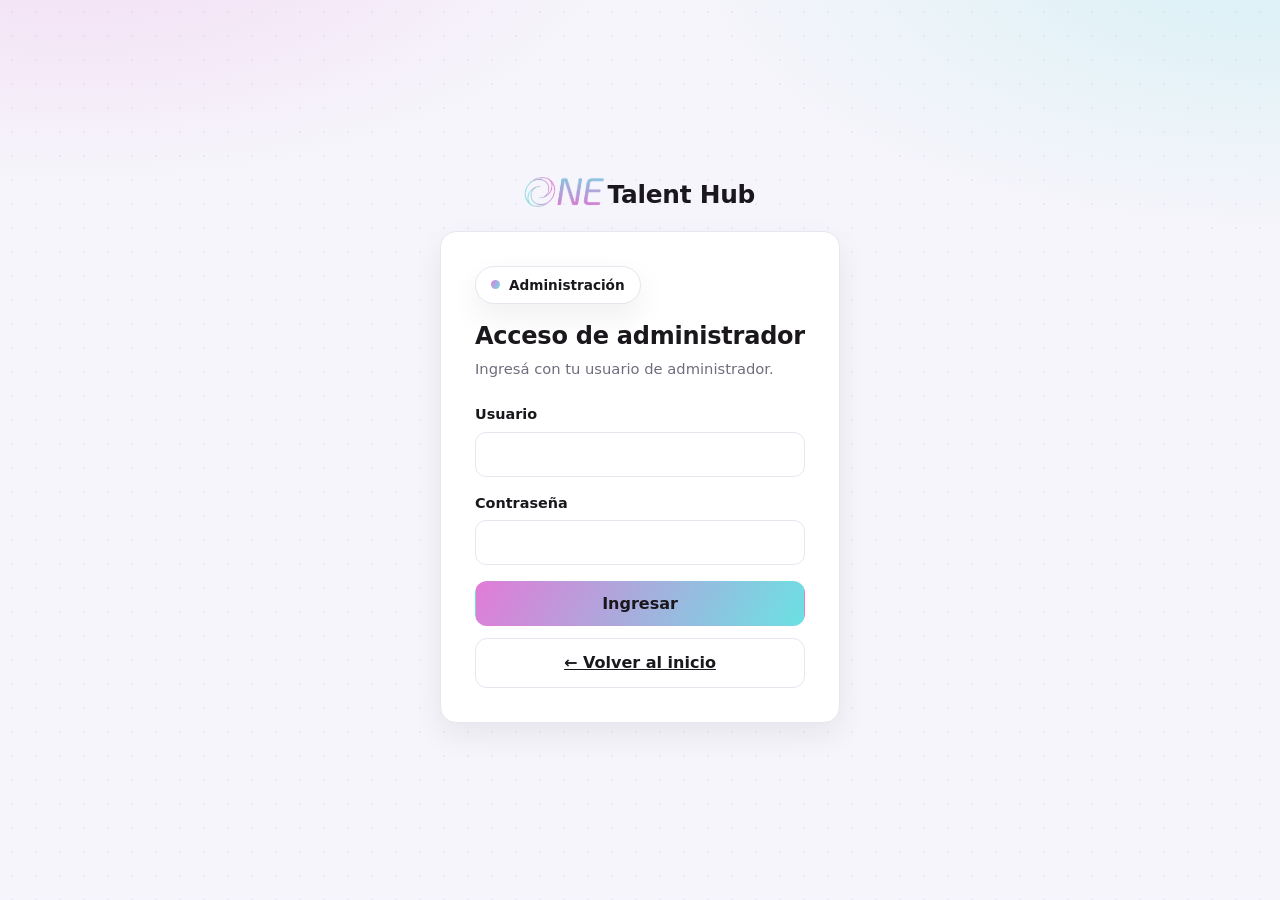
==== admin.html @ 89845516 "Detalle postulante: fecha legible, CV con Ver/Descargar y firmas solo admin - Fecha de nacimiento se" ====
<!DOCTYPE html>
<html lang="es">
<head>
<meta charset="UTF-8">
<meta name="viewport" content="width=device-width, initial-scale=1.0">
<title>ONE Talent Hub — Administración</title>
<link rel="stylesheet" href="estilos.css">
<style>
  .login-wrap { min-height: 100vh; display: flex; flex-direction: column; align-items: center; justify-content: center; padding: 24px 16px; gap: 24px; }
  .login { padding: 34px; width: 100%; max-width: 400px; }
  .login h1 { font-size: 1.5rem; margin: 14px 0 4px; }
  .login > p { color: var(--muted); margin: 0 0 24px; font-size: .92rem; }
  .err { color: var(--error); font-size: .85rem; margin-top: 10px; display: none; }

  .topbar { background: #fff; border-bottom: 1px solid var(--borde); }
  .topbar .inner { display: flex; justify-content: space-between; align-items: center; flex-wrap: wrap; gap: 12px; max-width: 1200px; margin: 0 auto; padding: 14px 22px; }
  .topbar .quien { color: var(--muted); font-size: .9rem; font-weight: 600; }
  .panel { max-width: 1200px; margin: 0 auto; padding: 26px 16px 48px; }
  .panel-head { margin: 0 0 18px; }
  .panel-head h1 { font-size: 1.5rem; margin: 10px 0 2px; }
  .panel-head p { color: var(--muted); margin: 0; font-size: .92rem; }

  .tabs { display: flex; gap: 8px; margin-bottom: 18px; flex-wrap: wrap; }
  .tab { padding: 10px 18px; border-radius: 999px; border: 1px solid var(--borde); background: #fff; cursor: pointer; font-weight: 700; font-size: .9rem; color: var(--muted); }
  .tab.activo { background: var(--grad); color: var(--dark); border-color: transparent; }

  .resumen { color: var(--muted); font-size: .9rem; margin-bottom: 12px; font-weight: 600; }
  .barra-busqueda { display: flex; gap: 8px; margin-bottom: 16px; flex-wrap: wrap; }
  .barra-busqueda input { max-width: 340px; }

  .tabla-wrap { overflow-x: auto; }
  table { border-collapse: collapse; width: 100%; font-size: .9rem; }
  th, td { text-align: left; padding: 12px 14px; border-bottom: 1px solid var(--borde); white-space: nowrap; }
  th { background: #faf9fd; font-size: .76rem; text-transform: uppercase; letter-spacing: .03em; color: var(--muted); font-weight: 700; }
  tbody tr:last-child td { border-bottom: none; }
  .fila-click { cursor: pointer; }
  .fila-click:hover { background: #faf7fd; }

  .cargando, .vacio { text-align: center; padding: 48px; color: var(--muted); }

  /* Acciones de CV (ver / descargar) en el detalle */
  .cv-acciones { display: inline-flex; gap: 8px; flex-wrap: wrap; }
  .btn-cv { display: inline-flex; align-items: center; gap: 4px; padding: 6px 12px; border: 1px solid var(--borde); border-radius: 8px; background: #fff; color: var(--dark); font-size: .85rem; font-weight: 600; text-decoration: none; cursor: pointer; transition: background .12s, border-color .12s; }
  .btn-cv:hover { background: #faf7fd; border-color: var(--acento); color: var(--acento); }

  .est { display: inline-block; padding: 3px 10px; border-radius: 999px; font-size: .78rem; font-weight: 700; }
  .est-pendiente { background: rgba(228,199,106,.22); color: #92700a; }
  .est-aprobado { background: rgba(18,185,129,.16); color: #0f766e; }
  .est-rechazado { background: rgba(209,67,111,.16); color: #b0234f; }
  .verif { display: inline-block; padding: 3px 10px; border-radius: 999px; font-size: .78rem; font-weight: 700; }
  .verif-aprobado { background: rgba(18,185,129,.16); color: #0f766e; }
  .verif-rechazado { background: rgba(209,67,111,.16); color: #b0234f; }
  .verif-pendiente, .verif-no_verificado { background: rgba(228,199,106,.22); color: #92700a; }

  .btn-mini { padding: 7px 12px; border-radius: 8px; border: 1px solid var(--borde); background: #fff; cursor: pointer; font-weight: 700; font-size: .82rem; color: var(--dark); }
  .btn-aprobar { border-color: transparent; background: linear-gradient(135deg,#6be1e3,#12b981); color: #04352a; }
  .btn-rechazar { color: var(--error); border-color: rgba(209,67,111,.4); }
  .btn-mini:disabled { opacity: .5; cursor: default; }
  .acciones-cel { display: flex; gap: 6px; }

  /* Modal detalle postulante */
  .overlay { position: fixed; inset: 0; background: rgba(26,24,29,.55); backdrop-filter: blur(2px); display: flex; align-items: center; justify-content: center; padding: 16px; z-index: 50; }
  .modal { background: #fff; border-radius: var(--radio); max-width: 920px; width: 100%; max-height: 88vh; overflow-y: auto; padding: 30px; box-shadow: 0 30px 60px rgba(26,24,29,.25); }
  .modal h2 { margin: 0 0 2px; font-size: 1.5rem; }
  .modal .puesto { color: var(--acento); font-weight: 700; margin: 0 0 20px; }
  .modal-cerrar { float: right; background: none; border: none; font-size: 1.7rem; cursor: pointer; color: var(--gris); line-height: 1; }
  .seccion { margin-bottom: 20px; }
  .seccion h3 { font-size: .8rem; text-transform: uppercase; color: var(--muted); letter-spacing: .04em; margin: 0 0 8px; border-bottom: 1px solid var(--borde); padding-bottom: 6px; }
  .dato { display: flex; gap: 8px; margin-bottom: 4px; font-size: .92rem; }
  .dato .k { color: var(--muted); min-width: 150px; }
  .item-list { background: #faf9fd; border: 1px solid var(--borde); border-radius: 10px; padding: 12px; margin-bottom: 8px; font-size: .9rem; }
  .item-list strong { display: block; margin-bottom: 2px; }
  .evidencias-grid { display: grid; grid-template-columns: repeat(3, minmax(0, 1fr)); gap: 12px; margin-top: 10px; }
  .evidencia-card { border: 1px solid var(--borde); border-radius: 10px; background: #faf9fd; overflow: hidden; min-width: 0; }
  .evidencia-media { display: block; width: 100%; aspect-ratio: 4 / 3; object-fit: cover; background: #fff; border-bottom: 1px solid var(--borde); }
  .evidencia-card.dni .evidencia-media { aspect-ratio: 16 / 10; object-fit: contain; padding: 6px; }
  .evidencia-card.firma { max-width: 360px; }
  .evidencia-card.firma .evidencia-media { aspect-ratio: 5 / 2; object-fit: contain; padding: 8px; }
  .evidencia-fallback { display: flex; align-items: center; justify-content: center; min-height: 120px; padding: 14px; color: var(--muted); font-weight: 700; text-align: center; border-bottom: 1px solid var(--borde); background: #fff; }
  .evidencia-fallback.oculto { display: none; }
  .evidencia-info { display: flex; align-items: center; justify-content: space-between; gap: 10px; padding: 10px 11px; }
  .evidencia-info strong { font-size: .86rem; color: var(--dark); }
  .evidencia-info a { font-size: .8rem; font-weight: 800; color: var(--acento); text-decoration: none; white-space: nowrap; }
  .evidencia-info a:hover { text-decoration: underline; }

  /* ---------- Responsive ---------- */
  @media (max-width: 640px) {
    .login-wrap { padding: 20px 14px; gap: 18px; }
    .login { padding: 24px 20px; }
    .topbar .inner { padding: 12px 16px; }
    .panel { padding: 20px 12px 44px; }
    .panel-head h1 { font-size: 1.3rem; }
    .tabs .tab { padding: 9px 15px; font-size: .85rem; }
    .barra-busqueda { flex-direction: column; }
    .barra-busqueda input { max-width: none; }
    .barra-busqueda .btn { width: 100%; }
    th, td { padding: 10px 12px; }
    .acciones-cel { flex-direction: column; }
    .acciones-cel .btn-mini { width: 100%; }
    .modal { padding: 22px 18px; }
    .modal h2 { font-size: 1.25rem; }
    .dato { flex-direction: column; gap: 2px; margin-bottom: 8px; }
    .dato .k { min-width: 0; }
    .evidencias-grid { grid-template-columns: 1fr; }
    .evidencia-card.firma { max-width: none; }
  }
</style>
</head>
<body>

<!-- LOGIN -->
<div class="login-wrap" id="loginWrap">
  <a class="logo" href="index.html"><img class="logo-img" src="assets/logo-trim.png" alt="ONE"><span class="marca-txt">Talent Hub</span></a>
  <form class="card login" id="loginForm">
    <span class="pill"><span class="dot"></span>Administración</span>
    <h1>Acceso de administrador</h1>
    <p>Ingresá con tu usuario de administrador.</p>
    <div class="campo"><label>Usuario</label><input id="usuario" autocomplete="username" required></div>
    <div class="campo"><label>Contraseña</label><input id="password" type="password" autocomplete="current-password" required></div>
    <button class="btn btn-prim btn-w" id="btnLogin">Ingresar</button>
    <div class="err" id="loginErr"></div>
    <a class="btn btn-sec btn-w" href="index.html" style="margin-top:12px">← Volver al inicio</a>
  </form>
</div>

<!-- PANEL -->
<div id="panelWrap" class="oculto">
  <div class="topbar">
    <div class="inner">
      <a class="logo" href="index.html"><img class="logo-img" src="assets/logo-trim.png" alt="ONE"><span class="marca-txt">Talent Hub</span></a>
      <div style="display:flex; align-items:center; gap:16px">
        <span class="quien">Administración</span>
        <button class="btn btn-sec" id="btnSalir">Salir</button>
      </div>
    </div>
  </div>

  <div class="panel">
    <div class="panel-head">
      <span class="pill"><span class="dot"></span>Panel de control</span>
      <h1>Administración</h1>
      <p>Gestioná los postulantes y aprobá las empresas registradas.</p>
    </div>

    <div class="tabs">
      <button class="tab activo" data-tab="postulantes">Postulantes</button>
      <button class="tab" data-tab="empresas">Empresas <span id="badgePend"></span></button>
    </div>

    <!-- TAB POSTULANTES -->
    <section id="tabPostulantes">
      <div class="barra-busqueda">
        <input id="q" placeholder="Buscar por nombre, email, skill…">
        <button class="btn btn-prim" id="btnBuscarPost">Buscar</button>
        <button class="btn btn-sec" id="btnExportar">⬇ Exportar CSV</button>
      </div>
      <div class="resumen" id="resumenPost"></div>
      <div class="card tabla-wrap">
        <div class="cargando" id="cargandoPost">Cargando postulantes…</div>
        <table id="tablaPost" class="oculto">
          <thead><tr>
            <th>Nombre</th><th>Puesto deseado</th><th>Email</th><th>Teléfono</th>
            <th>Provincia</th><th>Idiomas</th><th>Registro</th>
          </tr></thead>
          <tbody id="tbodyPost"></tbody>
        </table>
        <div class="vacio oculto" id="vacioPost">No hay postulantes.</div>
      </div>
    </section>

    <!-- TAB EMPRESAS -->
    <section id="tabEmpresas" class="oculto">
      <div class="barra-busqueda">
        <button class="btn btn-sec" id="btnExportarEmp">⬇ Exportar CSV</button>
      </div>
      <div class="resumen" id="resumenEmp"></div>
      <div class="card tabla-wrap">
        <div class="cargando" id="cargandoEmp">Cargando empresas…</div>
        <table id="tablaEmp" class="oculto">
          <thead><tr>
            <th>Empresa</th><th>CUIT/CUIL</th><th>Rubro</th><th>Contacto</th><th>Estado</th><th>Verificación</th><th>Acciones</th>
          </tr></thead>
          <tbody id="tbodyEmp"></tbody>
        </table>
        <div class="vacio oculto" id="vacioEmp">No hay empresas registradas.</div>
      </div>
    </section>

  </div>
</div>

<!-- MODAL DETALLE POSTULANTE -->
<div class="overlay oculto" id="overlay">
  <div class="modal" id="modal"></div>
</div>

<script src="config.js"></script>
<script>
  let token = sessionStorage.getItem('admtoken') || '';
  let postulantes = [];
  let empresas = [];

  const loginWrap = document.getElementById('loginWrap');
  const panelWrap = document.getElementById('panelWrap');

  /* ---------- LOGIN ---------- */
  document.getElementById('loginForm').addEventListener('submit', async (e) => {
    e.preventDefault();
    const btn = document.getElementById('btnLogin');
    const err = document.getElementById('loginErr');
    err.style.display = 'none';
    btn.disabled = true; btn.textContent = 'Ingresando…';
    try {
      const r = await apiCall({
        action: 'login',
        usuario: document.getElementById('usuario').value,
        password: document.getElementById('password').value
      });
      if (!r.ok) throw new Error(r.error || 'Error de acceso');
      if (r.rol !== 'admin') throw new Error('Esta cuenta no tiene acceso de administrador.');
      token = r.token;
      sessionStorage.setItem('admtoken', token);
      entrarPanel();
    } catch (ex) {
      err.textContent = ex.message; err.style.display = 'block';
    } finally {
      btn.disabled = false; btn.textContent = 'Ingresar';
    }
  });

  document.getElementById('btnSalir').onclick = () => {
    sessionStorage.removeItem('admtoken'); token = '';
    panelWrap.classList.add('oculto'); loginWrap.classList.remove('oculto');
  };

  function entrarPanel() {
    loginWrap.classList.add('oculto');
    panelWrap.classList.remove('oculto');
    cargarPostulantes();
    cargarEmpresas();
  }

  /* ---------- TABS ---------- */
  document.querySelectorAll('.tab').forEach(t => {
    t.onclick = () => {
      document.querySelectorAll('.tab').forEach(x => x.classList.remove('activo'));
      t.classList.add('activo');
      const tab = t.dataset.tab;
      document.getElementById('tabPostulantes').classList.toggle('oculto', tab !== 'postulantes');
      document.getElementById('tabEmpresas').classList.toggle('oculto', tab !== 'empresas');
    };
  });

  function sesionExpirada(msg) {
    if (/sesión|exclusivo|administrador/i.test(msg || '')) { document.getElementById('btnSalir').click(); return true; }
    return false;
  }

  /* ---------- POSTULANTES ---------- */
  async function cargarPostulantes() {
    const cargando = document.getElementById('cargandoPost');
    const tabla = document.getElementById('tablaPost');
    const vacio = document.getElementById('vacioPost');
    cargando.classList.remove('oculto'); tabla.classList.add('oculto'); vacio.classList.add('oculto');
    try {
      const r = await apiCall({ action: 'listar', token: token, q: document.getElementById('q').value });
      if (!r.ok) { if (sesionExpirada(r.error)) return; throw new Error(r.error); }
      postulantes = r.registros;
      pintarPostulantes(postulantes);
      document.getElementById('resumenPost').textContent = `${r.total} postulante(s)`;
    } catch (ex) {
      document.getElementById('resumenPost').textContent = 'Error: ' + ex.message;
    } finally { cargando.classList.add('oculto'); }
  }

  function pintarPostulantes(lista) {
    const tbody = document.getElementById('tbodyPost');
    const tabla = document.getElementById('tablaPost');
    const vacio = document.getElementById('vacioPost');
    tbody.innerHTML = '';
    if (!lista.length) { vacio.classList.remove('oculto'); tabla.classList.add('oculto'); return; }
    vacio.classList.add('oculto'); tabla.classList.remove('oculto');
    lista.forEach(r => {
      const idiomas = parseArr(r.Idiomas).map(x => x.idioma).filter(Boolean).join(', ');
      const tr = document.createElement('tr');
      tr.className = 'fila-click';
      tr.innerHTML = `
        <td><strong>${esc(r.Nombre)} ${esc(r.Apellido)}</strong></td>
        <td>${r.PuestoDeseado ? `<span class="badge">${esc(r.PuestoDeseado)}</span>` : '—'}</td>
        <td>${esc(r.Email)}</td>
        <td>${esc(r.Telefono) || '—'}</td>
        <td>${esc(r.Provincia) || '—'}</td>
        <td>${esc(idiomas) || '—'}</td>
        <td>${fecha(r.FechaRegistro)}</td>`;
      tr.onclick = () => abrirDetalle(r);
      tbody.appendChild(tr);
    });
  }

  document.getElementById('btnBuscarPost').onclick = cargarPostulantes;
  document.getElementById('q').addEventListener('keydown', e => { if (e.key === 'Enter') cargarPostulantes(); });

  /* ---------- EMPRESAS ---------- */
  async function cargarEmpresas() {
    const cargando = document.getElementById('cargandoEmp');
    const tabla = document.getElementById('tablaEmp');
    const vacio = document.getElementById('vacioEmp');
    cargando.classList.remove('oculto'); tabla.classList.add('oculto'); vacio.classList.add('oculto');
    try {
      const r = await apiCall({ action: 'listarEmpresas', token: token });
      if (!r.ok) { if (sesionExpirada(r.error)) return; throw new Error(r.error); }
      empresas = r.empresas;
      pintarEmpresas(r.empresas);
      const pend = r.empresas.filter(e => e.estado === 'pendiente').length;
      const sinVerificacion = r.empresas.filter(e => (e.estadoVerificacion || 'pendiente') !== 'aprobado').length;
      document.getElementById('resumenEmp').textContent = r.total + ' empresa(s) · ' + pend + ' pendiente(s) · ' + sinVerificacion + ' sin verificación aprobada';
      document.getElementById('badgePend').textContent = pend ? ` (${pend})` : '';
    } catch (ex) {
      document.getElementById('resumenEmp').textContent = 'Error: ' + ex.message;
    } finally { cargando.classList.add('oculto'); }
  }

  function pintarEmpresas(lista) {
    const tbody = document.getElementById('tbodyEmp');
    const tabla = document.getElementById('tablaEmp');
    const vacio = document.getElementById('vacioEmp');
    tbody.innerHTML = '';
    if (!lista.length) { vacio.classList.remove('oculto'); tabla.classList.add('oculto'); return; }
    vacio.classList.add('oculto'); tabla.classList.remove('oculto');
    lista.forEach(e => {
      const tr = document.createElement('tr');
      tr.className = 'fila-click';
      const contacto = [e.nombre, e.apellido].filter(Boolean).join(' ');
      tr.innerHTML = `
        <td><strong>${esc(e.empresa)}</strong></td>
        <td>${esc(e.cuit) || '—'}</td>
        <td>${esc(e.rubro) || '—'}</td>
        <td>${esc(contacto) || '—'}</td>
        <td><span class="est est-${esc(e.estado)}">${esc(e.estado)}</span></td>
        <td>${badgeVerificacion(e.estadoVerificacion)}</td>
        <td class="acciones-cel"></td>`;
      tr.onclick = () => abrirEmpresa(e);
      const cel = tr.querySelector('.acciones-cel');
      if (e.estado !== 'aprobado') {
        const b = document.createElement('button');
        b.className = 'btn-mini btn-aprobar'; b.textContent = 'Aprobar';
        b.onclick = (ev) => { ev.stopPropagation(); cambiarEstado(e.usuario, 'aprobado'); };
        cel.appendChild(b);
      }
      if (e.estado !== 'rechazado') {
        const b = document.createElement('button');
        b.className = 'btn-mini btn-rechazar'; b.textContent = 'Rechazar';
        b.onclick = (ev) => { ev.stopPropagation(); cambiarEstado(e.usuario, 'rechazado'); };
        cel.appendChild(b);
      }
      tbody.appendChild(tr);
    });
  }

  function badgeVerificacion(estado) {
    const v = estado || 'pendiente';
    const texto = v === 'aprobado' ? 'Verificado' : (v === 'rechazado' ? 'No verificado' : 'Pendiente');
    return `<span class="verif verif-${esc(v)}">${texto}</span>`;
  }

  function driveFileId(url) {
    const texto = String(url || '');
    const matchFile = texto.match(/\/d\/([a-zA-Z0-9_-]+)/);
    if (matchFile) return matchFile[1];
    const matchId = texto.match(/[?&]id=([a-zA-Z0-9_-]+)/);
    return matchId ? matchId[1] : '';
  }

  function previewDriveUrl(url, ancho) {
    const id = driveFileId(url);
    return id ? `https://drive.google.com/thumbnail?id=${encodeURIComponent(id)}&sz=w${ancho || 900}` : url;
  }

  function tarjetaEvidencia(titulo, url, tipo) {
    if (!url) return '';
    const original = esc(url);
    const preview = esc(previewDriveUrl(url, tipo === 'firma' ? 900 : 1200));
    return `<article class="evidencia-card ${esc(tipo || '')}">
      <img src="${preview}" alt="${esc(titulo)}" class="evidencia-media" loading="lazy" onerror="this.style.display='none';this.nextElementSibling.classList.remove('oculto')">
      <div class="evidencia-fallback oculto">No se pudo previsualizar. Abrila en Drive.</div>
      <div class="evidencia-info">
        <strong>${esc(titulo)}</strong>
        <a href="${original}" target="_blank" rel="noopener">Abrir</a>
      </div>
    </article>`;
  }

  async function cambiarEstado(usuario, estado) {
    try {
      const r = await apiCall({ action: 'aprobarEmpresa', token: token, usuario: usuario, estado: estado });
      if (!r.ok) { if (sesionExpirada(r.error)) return; throw new Error(r.error); }
      cargarEmpresas();
    } catch (ex) { alert('Error: ' + ex.message); }
  }

  /* ---------- DETALLE EMPRESA ---------- */
  function abrirEmpresa(e) {
    const contacto = [e.nombre, e.apellido].filter(Boolean).join(' ');
    let html = `
      <button class="modal-cerrar" onclick="cerrarModal()">×</button>
      <h2>${esc(e.empresa)}</h2>
      <p class="puesto">${esc(e.rubro) || 'Sin rubro especificado'}</p>
      <div class="seccion"><h3>Datos de la empresa</h3>
        ${dato('Razón social', e.empresa)}${dato('CUIT / CUIL', e.cuit)}
        ${dato('Rubro', e.rubro)}
        ${dato('DNI representante', e.dni)}
        ${dato('Estado', e.estado)}${dato('Verificación', e.estadoVerificacion)}
        ${dato('Confianza verificación', e.confianzaVerificacion)}
        ${dato('Aceptó términos', e.aceptoTerminos)}
        ${dato('Selfie MediaPipe', e.selfieLivenessEstado ? [e.selfieLivenessEstado, e.selfieLivenessMetodo].filter(Boolean).join(' - ') : '')}
        ${dato('Fecha selfie', fecha(e.selfieLivenessFecha))}
        ${dato('Fecha firma legal', fecha(e.fechaFirmaLegal))}
        ${dato('Registrada', fecha(e.fecha))}
      </div>
      <div class="seccion"><h3>Contacto</h3>
        ${dato('Nombre y apellido', contacto)}
        ${dato('Email', e.email)}${dato('Teléfono', e.telefono)}
        ${dato('Usuario', e.usuario)}
      </div>`;

    // Selfie de verificación
    if (e.selfieUrl || e.dniFrenteUrl || e.dniDorsoUrl) {
      html += `<div class="seccion"><h3>Evidencias de verificación</h3>
        <div class="evidencias-grid">
          ${tarjetaEvidencia('Selfie', e.selfieUrl, 'selfie')}
          ${tarjetaEvidencia('DNI frente', e.dniFrenteUrl, 'dni')}
          ${tarjetaEvidencia('DNI dorso', e.dniDorsoUrl, 'dni')}
        </div>
      </div>`;
    }

    if (e.firmaLegalUrl) {
      html += `<div class="seccion"><h3>Aceptación legal firmada</h3>
        <div class="evidencias-grid">
          ${tarjetaEvidencia('Firma legal del representante', e.firmaLegalUrl, 'firma')}
        </div>
      </div>`;
    }

    // Acciones de verificación
    var estadoVerif = (e.estadoVerificacion || 'pendiente').toLowerCase();
    html += `<div class="seccion"><h3>Gestión de verificación</h3>
      <div class="acciones-cel" style="margin-top:8px">`;
    if (estadoVerif !== 'aprobado') {
      html += `<button class="btn-mini btn-aprobar" onclick="cambiarVerif('${esc(e.usuario)}','aprobado')">Marcar como verificado</button>`;
    }
    if (estadoVerif !== 'rechazado') {
      html += `<button class="btn-mini btn-rechazar" onclick="cambiarVerif('${esc(e.usuario)}','rechazado')">Marcar como no verificado</button>`;
    }
    if (estadoVerif !== 'pendiente') {
      html += `<button class="btn-mini" onclick="cambiarVerif('${esc(e.usuario)}','pendiente')">Marcar como pendiente</button>`;
    }
    html += `</div></div>`;

    document.getElementById('modal').innerHTML = html;
    document.getElementById('overlay').classList.remove('oculto');
  }

  async function cambiarVerif(usuario, estado) {
    try {
      const r = await apiCall({ action: 'cambiarEstadoVerificacion', token: token, usuario: usuario, estado: estado });
      if (!r.ok) { if (sesionExpirada(r.error)) return; throw new Error(r.error); }
      cerrarModal();
      cargarEmpresas();
    } catch (ex) { alert('Error: ' + ex.message); }
  }

  /* ---------- DETALLE POSTULANTE ---------- */
  function abrirDetalle(r) {
    const form = parseArr(r.Formacion);
    const exp = parseArr(r.Experiencias);
    const idiomas = parseArr(r.Idiomas);

    let html = `
      <button class="modal-cerrar" onclick="cerrarModal()">×</button>
      <h2>${esc(r.Nombre)} ${esc(r.Apellido)}</h2>
      <p class="puesto">${esc(r.PuestoDeseado) || 'Sin puesto especificado'}</p>
      <div class="seccion"><h3>Contacto</h3>
        ${dato('Email', r.Email)}${dato('Teléfono', r.Telefono)}
        ${dato('Identificación', r.Identificacion)}${r.FechaNacimiento ? dato('Fecha de nacimiento', fecha(r.FechaNacimiento)) : ''}
        ${dato('Provincia', r.Provincia)}${dato('Ciudad / CP', r.CodigoPostalCiudad)}
        ${r.CVUrl ? `<div class="dato"><span class="k">CV</span><span class="cv-acciones">
          <a class="btn-cv" href="${esc(driveVerUrl(r.CVUrl))}" target="_blank" rel="noopener">👁 Ver</a>
          <a class="btn-cv" href="${esc(driveDescargarUrl(r.CVUrl))}" target="_blank" rel="noopener" download>⬇ Descargar</a>
        </span></div>` : ''}
      </div>
      <div class="seccion"><h3>Perfil profesional</h3>
        <p>${esc(r.PerfilProfesional) || '—'}</p>
        ${r.DescripcionPerfil ? `<p>${esc(r.DescripcionPerfil)}</p>` : ''}
      </div>`;
    if (form.length) {
      html += `<div class="seccion"><h3>Formación</h3>` + form.map(f => `
        <div class="item-list"><strong>${esc(f.nivel)} ${f.centro ? '· ' + esc(f.centro) : ''}</strong>
          ${esc(f.estado)} ${f.desde ? '· ' + esc(f.desde) : ''} ${f.hasta ? '→ ' + esc(f.hasta) : ''}</div>`).join('') + `</div>`;
    }
    html += `<div class="seccion"><h3>Disponibilidad e idiomas</h3>
        ${dato('Viajar', r.DispViajar)}${dato('Cambio de residencia', r.DispCambioResidencia)}
        ${dato('Idiomas', idiomas.map(x => `${x.idioma} (${x.nivel || '—'})`).join(', '))}
      </div>`;
    if (r.PrimerEmpleo === 'Sí') {
      html += `<div class="seccion"><h3>Experiencia</h3><p><span class="badge">Busca su primer empleo</span></p></div>`;
    } else if (exp.length) {
      html += `<div class="seccion"><h3>Experiencia laboral</h3>` + exp.map(x => `
        <div class="item-list"><strong>${esc(x.cargo)} ${x.empresa ? '· ' + esc(x.empresa) : ''}</strong>
          ${esc(x.funciones) || ''}</div>`).join('') + `</div>`;
    }

    // Firmas
    html += `<div class="seccion"><h3>Firmas</h3>`;
    if (r.FirmaConsentimientoUrl) {
      html += `<div class="dato"><span class="k">Consentimiento</span><span><img src="${esc(r.FirmaConsentimientoUrl)}" class="firma-preview" alt="Firma consentimiento"> <small style="color:var(--ok)">✓ Firmado</small></span></div>`;
    } else {
      html += `<div class="dato"><span class="k">Consentimiento</span><span style="color:var(--muted)">Pendiente</span></div>`;
    }
    if (r.FirmaConformidadUrl) {
      html += `<div class="dato"><span class="k">Conformidad</span><span><img src="${esc(r.FirmaConformidadUrl)}" class="firma-preview" alt="Firma conformidad"> <small style="color:var(--ok)">✓ Firmado</small></span></div>`;
    } else {
      html += `<div class="dato"><span class="k">Conformidad</span><span style="color:var(--muted)">Pendiente</span></div>`;
    }
    html += `</div>`;

    document.getElementById('modal').innerHTML = html;
    document.getElementById('overlay').classList.remove('oculto');
  }
  function cerrarModal() { document.getElementById('overlay').classList.add('oculto'); }
  document.getElementById('overlay').onclick = (e) => { if (e.target.id === 'overlay') cerrarModal(); };

  /* ---------- EXPORTAR CSV ---------- */
  document.getElementById('btnExportar').onclick = () => {
    if (!postulantes.length) { alert('No hay datos para exportar.'); return; }
    const cols = ['Nombre','Apellido','Email','Telefono','PuestoDeseado','FechaNacimiento',
      'Identificacion','Provincia','CodigoPostalCiudad','PerfilProfesional','DescripcionPerfil',
      'DispViajar','DispCambioResidencia','PrimerEmpleo','CVUrl'];
    const cab = cols.concat(['Formacion','Idiomas','Experiencias','FechaRegistro']);
    const filas = postulantes.map(r => {
      const base = cols.map(c => csvCampo(r[c]));
      base.push(csvCampo(parseArr(r.Formacion).map(f => `${f.nivel} en ${f.centro} (${f.estado}, ${f.desde}-${f.hasta})`).join(' | ')));
      base.push(csvCampo(parseArr(r.Idiomas).map(x => `${x.idioma}: ${x.nivel}`).join(' | ')));
      base.push(csvCampo(parseArr(r.Experiencias).map(x => `${x.cargo} en ${x.empresa}: ${x.funciones}`).join(' | ')));
      base.push(csvCampo(fecha(r.FechaRegistro)));
      return base.join(',');
    });
    const csv = '﻿' + cab.join(',') + '\n' + filas.join('\n');
    const blob = new Blob([csv], { type: 'text/csv;charset=utf-8;' });
    const a = document.createElement('a');
    a.href = URL.createObjectURL(blob);
    a.download = 'postulantes_' + new Date().toISOString().slice(0,10) + '.csv';
    a.click();
  };

  document.getElementById('btnExportarEmp').onclick = () => {
    if (!empresas.length) { alert('No hay datos para exportar.'); return; }
    const cab = ['Empresa','CUIT/CUIL','Rubro','Nombre','Apellido','Usuario','Email','Telefono','Registrada','Estado'];
    const filas = empresas.map(e => [
      csvCampo(e.empresa), csvCampo(e.cuit), csvCampo(e.rubro),
      csvCampo(e.nombre), csvCampo(e.apellido), csvCampo(e.usuario),
      csvCampo(e.email), csvCampo(e.telefono), csvCampo(fecha(e.fecha)), csvCampo(e.estado)
    ].join(','));
    const csv = '﻿' + cab.join(',') + '\n' + filas.join('\n');
    const blob = new Blob([csv], { type: 'text/csv;charset=utf-8;' });
    const a = document.createElement('a');
    a.href = URL.createObjectURL(blob);
    a.download = 'empresas_' + new Date().toISOString().slice(0,10) + '.csv';
    a.click();
  };

  /* ---------- Helpers ---------- */
  function parseArr(v) {
    if (!v) return [];
    if (Array.isArray(v)) return v;
    try { const p = JSON.parse(v); return Array.isArray(p) ? p : []; } catch { return []; }
  }
  function esc(s) { return (s == null ? '' : String(s)).replace(/[&<>"]/g, c =>
    ({'&':'&amp;','<':'&lt;','>':'&gt;','"':'&quot;'}[c])); }
  function csvCampo(s) { const t = (s == null ? '' : String(s)).replace(/"/g, '""'); return `"${t}"`; }
  function dato(k, v) { return v ? `<div class="dato"><span class="k">${k}</span><span>${esc(v)}</span></div>` : ''; }
  function fecha(iso) {
    if (!iso) return '—';
    const d = new Date(iso); if (isNaN(d)) return String(iso).slice(0,10);
    return d.toLocaleDateString('es');
  }
  // ID de un archivo de Google Drive dentro de su URL (/d/ID/view o ?id=ID).
  function driveId(url) {
    const s = String(url || '');
    const m = s.match(/\/d\/([-\w]+)/) || s.match(/[?&]id=([-\w]+)/);
    return m ? m[1] : '';
  }
  // Enlace para VER el CV (visor de Drive) y para DESCARGARLO directamente.
  function driveVerUrl(url) {
    const id = driveId(url);
    return id ? `https://drive.google.com/file/d/${id}/view` : String(url || '');
  }
  function driveDescargarUrl(url) {
    const id = driveId(url);
    return id ? `https://drive.google.com/uc?export=download&id=${id}` : String(url || '');
  }

  // Restaurar sesión
  if (token) entrarPanel();
</script>
</body>
</html>
---- estilos.css ----
/* ===================================================================
   SISTEMA DE DISEÑO — identidad ONE Core Analytics
   Paleta: #e17bd7 #6be1e3 #e4c76a #c6c9d7 #a4a8c0 #000000 #1a181d
   =================================================================== */

:root {
  --pink:    #e17bd7;
  --cyan:    #6be1e3;
  --gold:    #e4c76a;
  --lavanda: #a86fd8;   /* punto medio del degradado (rosa→cian) */
  --gris-cl: #c6c9d7;
  --gris:    #a4a8c0;
  --negro:   #000000;
  --dark:    #1a181d;

  --texto:  #1a181d;
  --muted:  #6f6d7d;     /* texto secundario legible */
  --acento: #b23ca6;     /* enlaces/acentos (familia rosa, con contraste) */
  --borde:  #e7e5ee;
  --bg:     #f6f5fb;
  --panel:  #ffffff;
  --error:  #d1436f;
  --ok:     #12b981;

  --grad:      linear-gradient(120deg, #e17bd7 0%, #6be1e3 100%);
  --grad-tri:  linear-gradient(120deg, #e17bd7 0%, #a86fd8 45%, #6be1e3 100%);
  --radio: 16px;
  --sombra: 0 12px 30px rgba(26, 24, 29, .07);
}

* { box-sizing: border-box; }

html { -webkit-text-size-adjust: 100%; }

body {
  margin: 0;
  font-family: system-ui, -apple-system, "Segoe UI", Roboto, sans-serif;
  color: var(--texto);
  line-height: 1.5;
  background-color: var(--bg);
  background-image:
    radial-gradient(900px 420px at 6% -8%, rgba(225,123,215,.20), transparent 60%),
    radial-gradient(1000px 480px at 100% -6%, rgba(107,225,227,.22), transparent 60%),
    radial-gradient(rgba(164,168,192,.16) 1px, transparent 1.4px);
  background-size: auto, auto, 24px 24px;
  background-attachment: fixed;
  min-height: 100vh;
}

h1, h2, h3 { color: var(--dark); letter-spacing: -.01em; }

/* ---------- Logo / marca ---------- */
.logo { display: inline-flex; align-items: flex-end; gap: 6px; text-decoration: none; color: var(--dark); }
.logo .ring {
  width: 30px; height: 30px; border-radius: 50%; flex: none;
  background: conic-gradient(from 130deg, #6be1e3, #e17bd7, #e4c76a, #6be1e3);
  -webkit-mask: radial-gradient(circle 8.5px at 50% 50%, transparent 96%, #000 0);
          mask: radial-gradient(circle 8.5px at 50% 50%, transparent 96%, #000 0);
}
.logo-img { height: 30px; width: auto; display: block; flex: none; transform: skewX(-9deg); }
.logo .marca-txt {
  font-weight: 700; font-size: 1.55rem;
  letter-spacing: -.01em; line-height: .95;
  color: var(--dark);
}

/* ---------- Barra superior ---------- */
.appbar {
  display: flex; align-items: center; justify-content: space-between; gap: 16px;
  max-width: 1200px; margin: 0 auto; padding: 16px 22px;
}

/* ---------- Botones ---------- */
.btn {
  display: inline-flex; align-items: center; justify-content: center; gap: 8px;
  padding: 12px 22px; border-radius: 12px; border: 1px solid transparent;
  font-weight: 700; font-size: 1rem; font-family: inherit; cursor: pointer;
  color: var(--dark); transition: transform .12s ease, box-shadow .2s ease, filter .2s ease;
}
.btn:disabled { opacity: .55; cursor: not-allowed; }
.btn-prim { background: var(--grad); color: var(--dark); }
.btn-prim:hover:not(:disabled) { transform: translateY(-1px); box-shadow: 0 10px 22px rgba(225,123,215,.32); }
.btn-sec { background: #fff; border-color: var(--borde); color: var(--dark); }
.btn-sec:hover { border-color: var(--gris); }
.btn-w { width: 100%; }

/* ---------- Tarjetas ---------- */
.card {
  background: var(--panel); border: 1px solid var(--borde);
  border-radius: var(--radio); box-shadow: var(--sombra);
}

/* ---------- Campos de formulario ---------- */
.campo { margin-bottom: 16px; }
.campo label, .lbl { display: block; font-weight: 600; font-size: .9rem; margin-bottom: 6px; color: var(--dark); }
input, select, textarea {
  width: 100%; padding: 12px 13px; border: 1px solid var(--borde);
  border-radius: 11px; font-size: 1rem; font-family: inherit; background: #fff; color: var(--dark);
}
input:focus, select:focus, textarea:focus {
  outline: none; border-color: var(--pink); box-shadow: 0 0 0 3px rgba(225,123,215,.18);
}
textarea { resize: vertical; min-height: 92px; }

/* ---------- Píldora / badge / tiles / gradiente de texto ---------- */
.pill {
  display: inline-flex; align-items: center; gap: 9px; background: #fff;
  border: 1px solid var(--borde); border-radius: 999px; padding: 8px 15px;
  font-size: .85rem; font-weight: 600; color: var(--dark); box-shadow: var(--sombra);
}
.pill .dot { width: 9px; height: 9px; border-radius: 50%; background: var(--grad); flex: none; }

.grad-text {
  background: var(--grad-tri); -webkit-background-clip: text; background-clip: text; color: transparent;
}

.tile {
  width: 56px; height: 56px; border-radius: 16px; display: flex; align-items: center;
  justify-content: center; font-size: 26px; color: #fff; box-shadow: 0 8px 18px rgba(225,123,215,.25);
}
.tile-a { background: linear-gradient(135deg, #e17bd7, #6be1e3); }
.tile-b { background: linear-gradient(135deg, #a86fd8, #e17bd7); }

.badge {
  display: inline-block; background: rgba(225,123,215,.14); color: var(--acento);
  padding: 3px 10px; border-radius: 999px; font-size: .78rem; font-weight: 600;
}

/* ---------- Footer ---------- */
.site-footer {
  background: var(--dark);
  margin-top: 48px; padding: 18px 24px;
  display: flex; flex-direction: row; flex-wrap: wrap; align-items: center; justify-content: space-between;
  gap: 14px;
}
.site-footer .footer-logo { height: 26px; width: auto; opacity: .95; }
.footer-links { display: flex; flex-wrap: wrap; gap: 8px 14px; align-items: center; }
.footer-links a { color: #fff; font-size: .85rem; font-weight: 700; text-decoration: none; }
.footer-links a:hover { text-decoration: underline; }
.site-footer p { margin: 0; color: var(--gris-cl); font-size: .85rem; white-space: nowrap; }
.site-footer p a { color: inherit; text-decoration: none; }
.site-footer p a:hover { text-decoration: underline; }
.site-footer strong { color: #fff; font-weight: 700; }
@media (max-width: 640px) {
  .site-footer p { white-space: normal; }
}

/* ---------- Utilidades ---------- */
.oculto { display: none !important; }
.muted { color: var(--muted); }

/* ---------- Modal legal ---------- */
.legal-modal-overlay {
  position: fixed;
  inset: 0;
  z-index: 80;
  display: flex;
  align-items: center;
  justify-content: center;
  padding: 18px;
  background: rgba(26,24,29,.58);
  backdrop-filter: blur(3px);
}

.legal-modal {
  width: min(960px, 100%);
  height: min(82vh, 820px);
  background: #fff;
  border: 1px solid var(--borde);
  border-radius: 14px;
  box-shadow: 0 30px 70px rgba(26,24,29,.28);
  display: flex;
  flex-direction: column;
  overflow: hidden;
}

.legal-modal-head {
  display: flex;
  align-items: center;
  justify-content: space-between;
  gap: 12px;
  padding: 14px 16px;
  border-bottom: 1px solid var(--borde);
  background: #fff;
}

.legal-modal-head h2 {
  font-size: 1rem;
  margin: 0;
}

.legal-modal-close {
  width: 34px;
  height: 34px;
  border: 1px solid var(--borde);
  border-radius: 10px;
  background: #fff;
  color: var(--dark);
  font-size: 1.25rem;
  line-height: 1;
  cursor: pointer;
}

.legal-modal-frame {
  width: 100%;
  flex: 1;
  border: 0;
  background: #fff;
}

/* ---------- Responsive (global) ---------- */
@media (max-width: 640px) {
  .appbar { padding: 14px 16px; gap: 12px; }
  .logo { gap: 5px; }
  .logo-img { height: 26px; }
  .logo .marca-txt { font-size: 1.3rem; }
  .btn { padding: 11px 18px; font-size: .95rem; }
  .tile { width: 48px; height: 48px; font-size: 22px; }
  .site-footer { padding: 16px; gap: 10px; }
  .site-footer p { font-size: .8rem; }
  .legal-modal-overlay { padding: 10px; }
  .legal-modal { height: 88vh; border-radius: 12px; }
}
@media (max-width: 380px) {
  .logo .marca-txt { font-size: 1.12rem; }
  .logo-img { height: 24px; }
}

/* Evita que un campo desborde el ancho en pantallas muy chicas */
input, select, textarea { max-width: 100%; }

/* ===================================================================
   MÓDULO DE FIRMAS
   =================================================================== */

.firma-seccion {
  border: 1px solid var(--borde);
  border-radius: 14px;
  padding: 22px;
  margin-bottom: 20px;
  background: #faf9fd;
}

.firma-titulo {
  font-size: 1rem;
  font-weight: 700;
  margin: 0 0 4px;
  color: var(--dark);
}

.firma-desc {
  color: var(--muted);
  font-size: .88rem;
  margin: 0 0 14px;
}

.firma-canvas-wrap {
  position: relative;
  border: 2px dashed var(--gris-cl);
  border-radius: 12px;
  overflow: hidden;
  background: #fff;
  transition: border-color .2s;
  touch-action: none;
}

.firma-canvas-wrap:focus-within,
.firma-canvas-wrap:hover {
  border-color: var(--pink);
}

.firma-canvas {
  display: block;
  width: 100%;
  height: 160px;
  cursor: crosshair;
}

.firma-placeholder {
  position: absolute;
  inset: 0;
  display: flex;
  align-items: center;
  justify-content: center;
  color: var(--gris);
  font-size: .9rem;
  font-weight: 600;
  pointer-events: none;
  user-select: none;
}

.firma-controles {
  display: flex;
  align-items: center;
  gap: 14px;
  margin-top: 10px;
}

.btn-firma-limpiar {
  padding: 7px 14px !important;
  font-size: .82rem !important;
}

.firma-estado {
  font-size: .82rem;
  font-weight: 700;
}

.firma-ok {
  color: var(--ok);
}

.firma-vacia {
  color: var(--error);
}

.firma-error {
  color: var(--error);
}

.verificacion-box {
  border: 1px solid var(--borde);
  border-radius: 12px;
  padding: 16px;
  margin: 16px 0;
  background: #faf9fd;
}

.verificacion-box h2 {
  font-size: 1rem;
  margin: 0 0 6px;
}

.verificacion-box p {
  color: var(--muted);
  font-size: .86rem;
  margin: 0 0 12px;
}

.verificacion-video,
.verificacion-preview {
  width: 100%;
  aspect-ratio: 4 / 3;
  object-fit: cover;
  border: 1px solid var(--borde);
  border-radius: 10px;
  background: #fff;
}

.firma-preview {
  max-width: 200px;
  max-height: 80px;
  border: 1px solid var(--borde);
  border-radius: 8px;
  margin-top: 8px;
}

/* ---------- Responsive firmas ---------- */
@media (max-width: 640px) {
  .firma-canvas { height: 180px; }
  .firma-seccion { padding: 18px 14px; }
}
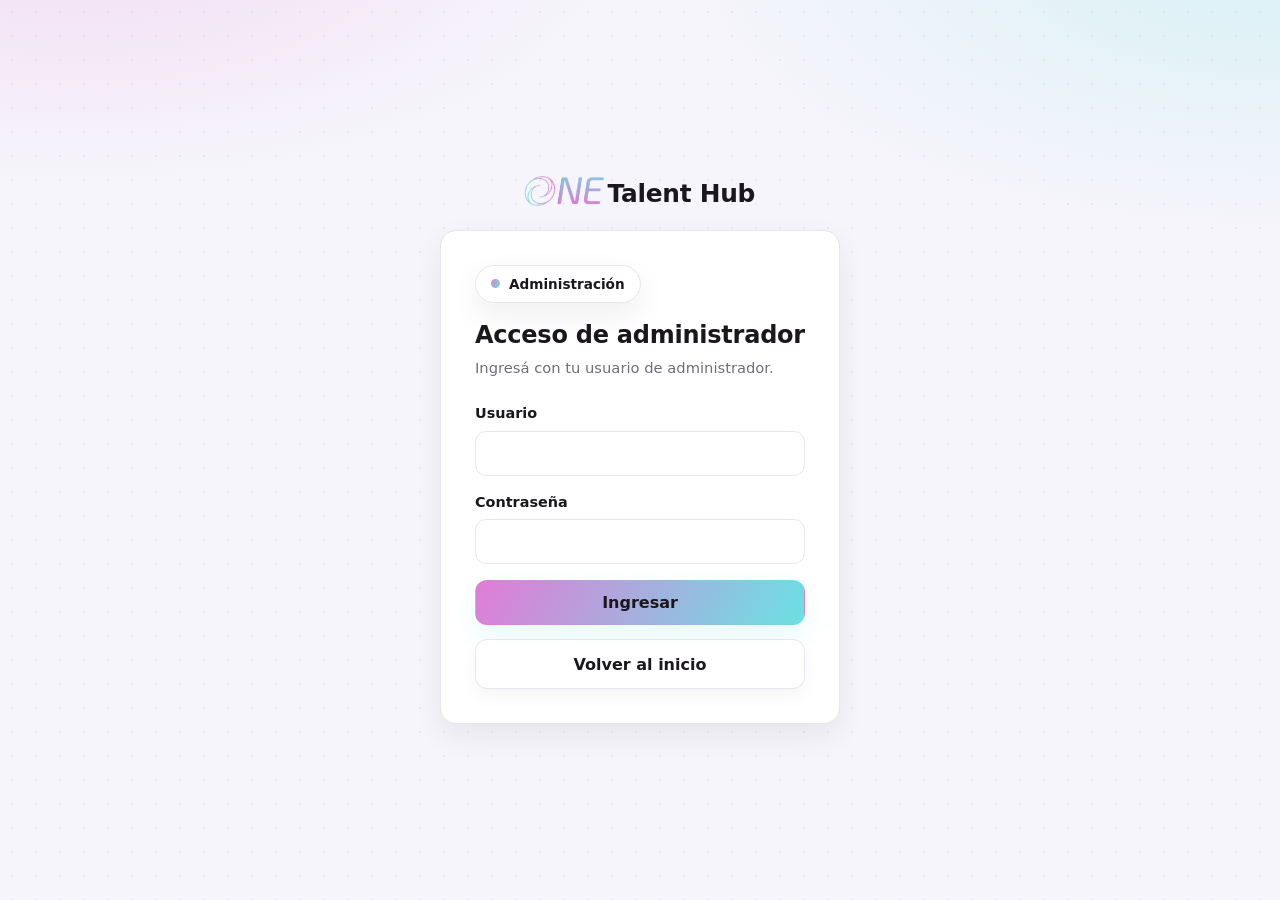
==== commit 93227532: "Mejora accesos y soporte visual" ====
--- a/admin.html
+++ b/admin.html
@@ -51,6 +51,14 @@
   .verif-aprobado { background: rgba(18,185,129,.16); color: #0f766e; }
   .verif-rechazado { background: rgba(209,67,111,.16); color: #b0234f; }
   .verif-pendiente, .verif-no_verificado { background: rgba(228,199,106,.22); color: #92700a; }
+
+  /* Estado de búsqueda */
+  .eb { display: inline-block; padding: 3px 10px; border-radius: 999px; font-size: .78rem; font-weight: 700; text-transform: capitalize; }
+  .eb-activa { background: rgba(18,185,129,.16); color: #0f766e; }
+  .eb-borrador { background: rgba(148,163,184,.22); color: #475569; }
+  .eb-pausada { background: rgba(228,199,106,.22); color: #92700a; }
+  .eb-cerrada { background: rgba(148,163,184,.30); color: #334155; }
+  .eb-eliminada { background: rgba(209,67,111,.16); color: #b0234f; }
 
   .btn-mini { padding: 7px 12px; border-radius: 8px; border: 1px solid var(--borde); background: #fff; cursor: pointer; font-weight: 700; font-size: .82rem; color: var(--dark); }
   .btn-aprobar { border-color: transparent; background: linear-gradient(135deg,#6be1e3,#12b981); color: #04352a; }
@@ -119,7 +127,7 @@
     <div class="campo"><label>Contraseña</label><input id="password" type="password" autocomplete="current-password" required></div>
     <button class="btn btn-prim btn-w" id="btnLogin">Ingresar</button>
     <div class="err" id="loginErr"></div>
-    <a class="btn btn-sec btn-w" href="index.html" style="margin-top:12px">← Volver al inicio</a>
+    <a class="btn btn-sec btn-w btn-return" href="index.html">Volver al inicio</a>
   </form>
 </div>
 
@@ -144,6 +152,7 @@
 
     <div class="tabs">
       <button class="tab activo" data-tab="postulantes">Postulantes</button>
+      <button class="tab" data-tab="busquedas">Búsquedas</button>
       <button class="tab" data-tab="empresas">Empresas <span id="badgePend"></span></button>
     </div>
 
@@ -168,6 +177,46 @@
       </div>
     </section>
 
+    <!-- TAB BÚSQUEDAS -->
+    <section id="tabBusquedas" class="oculto">
+      <!-- Vista lista -->
+      <div id="admBusqLista">
+        <div class="barra-busqueda">
+          <input id="qBusq" placeholder="Buscar por empresa, puesto, provincia…">
+        </div>
+        <div class="resumen" id="resumenBusq"></div>
+        <div class="card tabla-wrap">
+          <div class="cargando" id="cargandoBusq">Cargando búsquedas…</div>
+          <table id="tablaBusq" class="oculto">
+            <thead><tr>
+              <th>Empresa</th><th>Puesto</th><th>Provincia</th><th>Estado</th><th>Publicada</th><th>Postulantes</th>
+            </tr></thead>
+            <tbody id="tbodyBusq"></tbody>
+          </table>
+          <div class="vacio oculto" id="vacioBusq">No hay búsquedas publicadas.</div>
+        </div>
+      </div>
+      <!-- Vista detalle -->
+      <div id="admBusqDetalle" class="oculto">
+        <button class="btn btn-sec" id="btnVolverBusq" style="margin-bottom:16px">← Volver a búsquedas</button>
+        <div id="admBusqInfo"></div>
+        <div style="display:flex; align-items:center; justify-content:space-between; gap:12px; flex-wrap:wrap; margin:22px 0 10px">
+          <h3 style="margin:0">Postulantes de esta búsqueda</h3>
+          <button class="btn btn-sec" id="btnExportarBusqPost">⬇ Exportar CSV</button>
+        </div>
+        <div class="resumen" id="resumenBusqPost"></div>
+        <div class="card tabla-wrap">
+          <table id="tablaBusqPost" class="oculto">
+            <thead><tr>
+              <th>Nombre</th><th>Puesto deseado</th><th>Email</th><th>Teléfono</th><th>Provincia</th><th>Registro</th>
+            </tr></thead>
+            <tbody id="tbodyBusqPost"></tbody>
+          </table>
+          <div class="vacio oculto" id="vacioBusqPost">No hay postulantes en esta búsqueda.</div>
+        </div>
+      </div>
+    </section>
+
     <!-- TAB EMPRESAS -->
     <section id="tabEmpresas" class="oculto">
       <div class="barra-busqueda">
@@ -199,6 +248,7 @@
   let token = sessionStorage.getItem('admtoken') || '';
   let postulantes = [];
   let empresas = [];
+  let busquedas = [];
 
   const loginWrap = document.getElementById('loginWrap');
   const panelWrap = document.getElementById('panelWrap');
@@ -233,11 +283,12 @@
     panelWrap.classList.add('oculto'); loginWrap.classList.remove('oculto');
   };
 
-  function entrarPanel() {
+  async function entrarPanel() {
     loginWrap.classList.add('oculto');
     panelWrap.classList.remove('oculto');
-    cargarPostulantes();
+    await cargarPostulantes();   // primero: las búsquedas cuentan sus postulantes desde acá
     cargarEmpresas();
+    cargarBusquedasAdmin();
   }
 
   /* ---------- TABS ---------- */
@@ -247,6 +298,7 @@
       t.classList.add('activo');
       const tab = t.dataset.tab;
       document.getElementById('tabPostulantes').classList.toggle('oculto', tab !== 'postulantes');
+      document.getElementById('tabBusquedas').classList.toggle('oculto', tab !== 'busquedas');
       document.getElementById('tabEmpresas').classList.toggle('oculto', tab !== 'empresas');
     };
   });
@@ -470,6 +522,127 @@
     } catch (ex) { alert('Error: ' + ex.message); }
   }
 
+  /* ---------- BÚSQUEDAS (SuperAdmin) ---------- */
+  // Snapshot propio de postulantes (todos), para contar/listar por búsqueda sin
+  // depender del buscador de la pestaña Postulantes.
+  let busqPostulantes = [];
+  let busqAbierta = null;   // búsqueda cuyo detalle se está viendo (para exportar)
+
+  async function cargarBusquedasAdmin() {
+    const cargando = document.getElementById('cargandoBusq');
+    const tabla = document.getElementById('tablaBusq');
+    const vacio = document.getElementById('vacioBusq');
+    cargando.classList.remove('oculto'); tabla.classList.add('oculto'); vacio.classList.add('oculto');
+    try {
+      const [rb, rp] = await Promise.all([
+        apiCall({ action: 'listarBusquedasAdmin', token: token }),
+        apiCall({ action: 'listar', token: token })   // sin q: todos los postulantes
+      ]);
+      if (!rb.ok) { if (sesionExpirada(rb.error)) return; throw new Error(rb.error); }
+      busquedas = rb.busquedas || [];
+      busqPostulantes = rp.ok ? (rp.registros || []) : [];
+      pintarBusquedas(busquedas);
+    } catch (ex) {
+      document.getElementById('resumenBusq').textContent = 'Error: ' + ex.message;
+    } finally { cargando.classList.add('oculto'); }
+  }
+
+  function postulantesDeBusqueda(b) {
+    return busqPostulantes.filter(r => r.BusquedaID && String(r.BusquedaID) === String(b.ID));
+  }
+
+  function badgeEstadoBusq(estado) {
+    const e = String(estado || 'activa').toLowerCase();
+    return `<span class="eb eb-${esc(e)}">${esc(e)}</span>`;
+  }
+
+  function pintarBusquedas(lista) {
+    const tbody = document.getElementById('tbodyBusq');
+    const tabla = document.getElementById('tablaBusq');
+    const vacio = document.getElementById('vacioBusq');
+    tbody.innerHTML = '';
+    document.getElementById('resumenBusq').textContent = `${lista.length} búsqueda(s)`;
+    if (!lista.length) { vacio.classList.remove('oculto'); tabla.classList.add('oculto'); return; }
+    vacio.classList.add('oculto'); tabla.classList.remove('oculto');
+    lista.forEach(b => {
+      const nPost = postulantesDeBusqueda(b).length;
+      const tr = document.createElement('tr');
+      tr.className = 'fila-click';
+      tr.innerHTML = `
+        <td><strong>${esc(b.Empresa) || '—'}</strong></td>
+        <td>${esc(b.Puesto) || '—'}</td>
+        <td>${esc(b.Provincia) || '—'}</td>
+        <td>${badgeEstadoBusq(b.Estado)}</td>
+        <td>${fecha(b.FechaCreacion)}</td>
+        <td>${nPost}</td>`;
+      tr.onclick = () => abrirBusquedaAdmin(b);
+      tbody.appendChild(tr);
+    });
+  }
+
+  // Búsqueda en vivo (empresa, puesto, provincia, estado, usuario)
+  document.getElementById('qBusq').addEventListener('input', function () {
+    const q = this.value.trim().toLowerCase();
+    if (!q) { pintarBusquedas(busquedas); return; }
+    pintarBusquedas(busquedas.filter(b =>
+      [b.Empresa, b.Puesto, b.Provincia, b.Localidad, b.Estado, b.UsuarioEmpresa]
+        .map(x => String(x || '').toLowerCase()).join(' ').indexOf(q) !== -1));
+  });
+
+  function abrirBusquedaAdmin(b) {
+    busqAbierta = b;
+    document.getElementById('admBusqInfo').innerHTML = `
+      <div class="seccion"><h3>Datos de la búsqueda</h3>
+        ${dato('Empresa', b.Empresa)}${dato('Usuario', b.UsuarioEmpresa)}
+        ${dato('Puesto', b.Puesto)}
+        ${dato('Provincia', b.Provincia)}${dato('Localidad', b.Localidad)}
+        ${dato('Modalidad', b.Modalidad)}${dato('Vacantes', b.Vacantes)}
+        <div class="dato"><span class="k">Estado</span><span>${badgeEstadoBusq(b.Estado)}</span></div>
+        ${dato('Publicada', fecha(b.FechaCreacion))}${dato('Actualizada', fecha(b.FechaActualizacion))}
+      </div>`;
+
+    const lista = postulantesDeBusqueda(b);
+    const tbody = document.getElementById('tbodyBusqPost');
+    const tabla = document.getElementById('tablaBusqPost');
+    const vacio = document.getElementById('vacioBusqPost');
+    tbody.innerHTML = '';
+    document.getElementById('resumenBusqPost').textContent = `${lista.length} postulante(s)`;
+    if (!lista.length) {
+      vacio.classList.remove('oculto'); tabla.classList.add('oculto');
+    } else {
+      vacio.classList.add('oculto'); tabla.classList.remove('oculto');
+      lista.forEach(r => {
+        const tr = document.createElement('tr');
+        tr.className = 'fila-click';
+        tr.innerHTML = `
+          <td><strong>${esc(r.Nombre)} ${esc(r.Apellido)}</strong></td>
+          <td>${r.PuestoDeseado ? `<span class="badge">${esc(r.PuestoDeseado)}</span>` : '—'}</td>
+          <td>${esc(r.Email)}</td>
+          <td>${esc(r.Telefono) || '—'}</td>
+          <td>${esc(r.Provincia) || '—'}</td>
+          <td>${fecha(r.FechaRegistro)}</td>`;
+        tr.onclick = () => abrirDetalle(r);
+        tbody.appendChild(tr);
+      });
+    }
+
+    document.getElementById('admBusqLista').classList.add('oculto');
+    document.getElementById('admBusqDetalle').classList.remove('oculto');
+    window.scrollTo({ top: 0, behavior: 'smooth' });
+  }
+
+  document.getElementById('btnVolverBusq').onclick = () => {
+    document.getElementById('admBusqDetalle').classList.add('oculto');
+    document.getElementById('admBusqLista').classList.remove('oculto');
+  };
+
+  document.getElementById('btnExportarBusqPost').onclick = () => {
+    if (!busqAbierta) return;
+    const slug = String(busqAbierta.Empresa || busqAbierta.Puesto || 'busqueda')
+      .toLowerCase().replace(/[^a-z0-9]+/g, '_').replace(/^_+|_+$/g, '').slice(0, 40);
+    exportarPostulantesCSV(postulantesDeBusqueda(busqAbierta), 'postulantes_' + (slug || 'busqueda'));
+  };
+
   /* ---------- DETALLE POSTULANTE ---------- */
   function abrirDetalle(r) {
     const form = parseArr(r.Formacion);
@@ -512,14 +685,16 @@
 
     // Firmas
     html += `<div class="seccion"><h3>Firmas</h3>`;
-    if (r.FirmaConsentimientoUrl) {
-      html += `<div class="dato"><span class="k">Consentimiento</span><span><img src="${esc(r.FirmaConsentimientoUrl)}" class="firma-preview" alt="Firma consentimiento"> <small style="color:var(--ok)">✓ Firmado</small></span></div>`;
-    } else {
+    if (r.FirmaConsentimientoUrl || r.FirmaConformidadUrl) {
+      html += `<div class="evidencias-grid">
+        ${tarjetaEvidencia('Consentimiento firmado', r.FirmaConsentimientoUrl, 'firma')}
+        ${tarjetaEvidencia('Conformidad firmada', r.FirmaConformidadUrl, 'firma')}
+      </div>`;
+    }
+    if (!r.FirmaConsentimientoUrl) {
       html += `<div class="dato"><span class="k">Consentimiento</span><span style="color:var(--muted)">Pendiente</span></div>`;
     }
-    if (r.FirmaConformidadUrl) {
-      html += `<div class="dato"><span class="k">Conformidad</span><span><img src="${esc(r.FirmaConformidadUrl)}" class="firma-preview" alt="Firma conformidad"> <small style="color:var(--ok)">✓ Firmado</small></span></div>`;
-    } else {
+    if (!r.FirmaConformidadUrl) {
       html += `<div class="dato"><span class="k">Conformidad</span><span style="color:var(--muted)">Pendiente</span></div>`;
     }
     html += `</div>`;
@@ -531,13 +706,14 @@
   document.getElementById('overlay').onclick = (e) => { if (e.target.id === 'overlay') cerrarModal(); };
 
   /* ---------- EXPORTAR CSV ---------- */
-  document.getElementById('btnExportar').onclick = () => {
-    if (!postulantes.length) { alert('No hay datos para exportar.'); return; }
+  // Exporta una lista de postulantes a CSV (reutilizable en varias vistas).
+  function exportarPostulantesCSV(lista, nombreBase) {
+    if (!lista || !lista.length) { alert('No hay datos para exportar.'); return; }
     const cols = ['Nombre','Apellido','Email','Telefono','PuestoDeseado','FechaNacimiento',
       'Identificacion','Provincia','CodigoPostalCiudad','PerfilProfesional','DescripcionPerfil',
       'DispViajar','DispCambioResidencia','PrimerEmpleo','CVUrl'];
     const cab = cols.concat(['Formacion','Idiomas','Experiencias','FechaRegistro']);
-    const filas = postulantes.map(r => {
+    const filas = lista.map(r => {
       const base = cols.map(c => csvCampo(r[c]));
       base.push(csvCampo(parseArr(r.Formacion).map(f => `${f.nivel} en ${f.centro} (${f.estado}, ${f.desde}-${f.hasta})`).join(' | ')));
       base.push(csvCampo(parseArr(r.Idiomas).map(x => `${x.idioma}: ${x.nivel}`).join(' | ')));
@@ -549,9 +725,11 @@
     const blob = new Blob([csv], { type: 'text/csv;charset=utf-8;' });
     const a = document.createElement('a');
     a.href = URL.createObjectURL(blob);
-    a.download = 'postulantes_' + new Date().toISOString().slice(0,10) + '.csv';
+    a.download = (nombreBase || 'postulantes') + '_' + new Date().toISOString().slice(0,10) + '.csv';
     a.click();
-  };
+  }
+
+  document.getElementById('btnExportar').onclick = () => exportarPostulantesCSV(postulantes, 'postulantes');
 
   document.getElementById('btnExportarEmp').onclick = () => {
     if (!empresas.length) { alert('No hay datos para exportar.'); return; }
--- a/estilos.css
+++ b/estilos.css
@@ -45,6 +45,8 @@
   background-size: auto, auto, 24px 24px;
   background-attachment: fixed;
   min-height: 100vh;
+  display: flex;
+  flex-direction: column;
 }
 
 h1, h2, h3 { color: var(--dark); letter-spacing: -.01em; }
@@ -75,14 +77,42 @@
   display: inline-flex; align-items: center; justify-content: center; gap: 8px;
   padding: 12px 22px; border-radius: 12px; border: 1px solid transparent;
   font-weight: 700; font-size: 1rem; font-family: inherit; cursor: pointer;
-  color: var(--dark); transition: transform .12s ease, box-shadow .2s ease, filter .2s ease;
+  line-height: 1.2; text-align: center; text-decoration: none;
+  color: var(--dark); -webkit-tap-highlight-color: transparent;
+  transition: transform .12s ease, box-shadow .2s ease, filter .2s ease, border-color .2s ease, background .2s ease, color .2s ease;
 }
 .btn:disabled { opacity: .55; cursor: not-allowed; }
-.btn-prim { background: var(--grad); color: var(--dark); }
-.btn-prim:hover:not(:disabled) { transform: translateY(-1px); box-shadow: 0 10px 22px rgba(225,123,215,.32); }
-.btn-sec { background: #fff; border-color: var(--borde); color: var(--dark); }
-.btn-sec:hover { border-color: var(--gris); }
+.btn:focus-visible {
+  outline: none;
+  box-shadow: 0 0 0 3px rgba(225,123,215,.24);
+}
+.btn:active:not(:disabled) { transform: translateY(0); }
+.btn-prim {
+  background: var(--grad); color: var(--dark);
+  box-shadow: 0 10px 22px rgba(107,225,227,.16);
+}
+.btn-prim:hover:not(:disabled) {
+  transform: translateY(-1px);
+  box-shadow: 0 12px 26px rgba(225,123,215,.30);
+  filter: saturate(1.05);
+}
+.btn-sec {
+  background: rgba(255,255,255,.9); border-color: var(--borde); color: var(--dark);
+  box-shadow: 0 8px 18px rgba(26,24,29,.04);
+}
+.btn-sec:hover:not(:disabled) {
+  transform: translateY(-1px);
+  border-color: rgba(178,60,166,.28);
+  color: var(--acento);
+  background: #fff;
+  box-shadow: 0 10px 22px rgba(26,24,29,.08);
+}
 .btn-w { width: 100%; }
+.btn-return {
+  min-height: 50px;
+  margin-top: 14px;
+  font-weight: 800;
+}
 
 /* ---------- Tarjetas ---------- */
 .card {
@@ -129,7 +159,7 @@
 /* ---------- Footer ---------- */
 .site-footer {
   background: var(--dark);
-  margin-top: 48px; padding: 18px 24px;
+  margin-top: auto; padding: 18px 24px;
   display: flex; flex-direction: row; flex-wrap: wrap; align-items: center; justify-content: space-between;
   gap: 14px;
 }
@@ -145,6 +175,90 @@
   .site-footer p { white-space: normal; }
 }
 
+/* ---------- Ayuda WhatsApp ---------- */
+.whatsapp-float {
+  position: fixed;
+  right: 22px;
+  bottom: 22px;
+  z-index: 70;
+  display: inline-flex;
+  align-items: center;
+  gap: 10px;
+  max-width: calc(100vw - 32px);
+  color: var(--dark);
+  text-decoration: none;
+  font-weight: 800;
+  font-size: .9rem;
+  transition: transform .14s ease, box-shadow .18s ease, filter .18s ease;
+}
+.whatsapp-float:hover {
+  transform: translateY(-1px);
+  filter: saturate(1.05);
+}
+.whatsapp-float__bubble {
+  position: relative;
+  padding: 10px 14px;
+  border: 1px solid var(--borde);
+  border-radius: 999px;
+  background: #fff;
+  box-shadow: 0 12px 28px rgba(26, 24, 29, .12);
+  white-space: nowrap;
+  pointer-events: none;
+  transform-origin: right center;
+  animation: whatsapp-bubble 12s ease-in-out infinite;
+}
+.whatsapp-float__bubble::after {
+  content: "";
+  position: absolute;
+  top: 50%;
+  right: -6px;
+  width: 12px;
+  height: 12px;
+  border-top: 1px solid var(--borde);
+  border-right: 1px solid var(--borde);
+  background: #fff;
+  transform: translateY(-50%) rotate(45deg);
+}
+.whatsapp-float__icon {
+  width: 54px;
+  height: 54px;
+  border-radius: 50%;
+  display: inline-flex;
+  align-items: center;
+  justify-content: center;
+  flex: 0 0 auto;
+  background: #25d366;
+  color: #fff;
+  box-shadow: 0 14px 34px rgba(22, 163, 74, .28), 0 3px 10px rgba(26, 24, 29, .14);
+}
+.whatsapp-float__icon svg {
+  width: 30px;
+  height: 30px;
+  display: block;
+  fill: currentColor;
+}
+@keyframes whatsapp-bubble {
+  0%, 12% {
+    opacity: 0;
+    transform: translateX(10px) scale(.96);
+  }
+  18%, 48% {
+    opacity: 1;
+    transform: translateX(0) scale(1);
+  }
+  56%, 100% {
+    opacity: 0;
+    transform: translateX(10px) scale(.96);
+  }
+}
+@media (prefers-reduced-motion: reduce) {
+  .whatsapp-float__bubble {
+    animation: none;
+    opacity: 1;
+    transform: none;
+  }
+}
+
 /* ---------- Utilidades ---------- */
 .oculto { display: none !important; }
 .muted { color: var(--muted); }
@@ -218,6 +332,22 @@
   .tile { width: 48px; height: 48px; font-size: 22px; }
   .site-footer { padding: 16px; gap: 10px; }
   .site-footer p { font-size: .8rem; }
+  .whatsapp-float {
+    right: 14px;
+    bottom: calc(14px + env(safe-area-inset-bottom));
+    font-size: .82rem;
+  }
+  .whatsapp-float__icon {
+    width: 50px;
+    height: 50px;
+  }
+  .whatsapp-float__icon svg {
+    width: 28px;
+    height: 28px;
+  }
+  .whatsapp-float__bubble {
+    padding: 9px 12px;
+  }
   .legal-modal-overlay { padding: 10px; }
   .legal-modal { height: 88vh; border-radius: 12px; }
 }
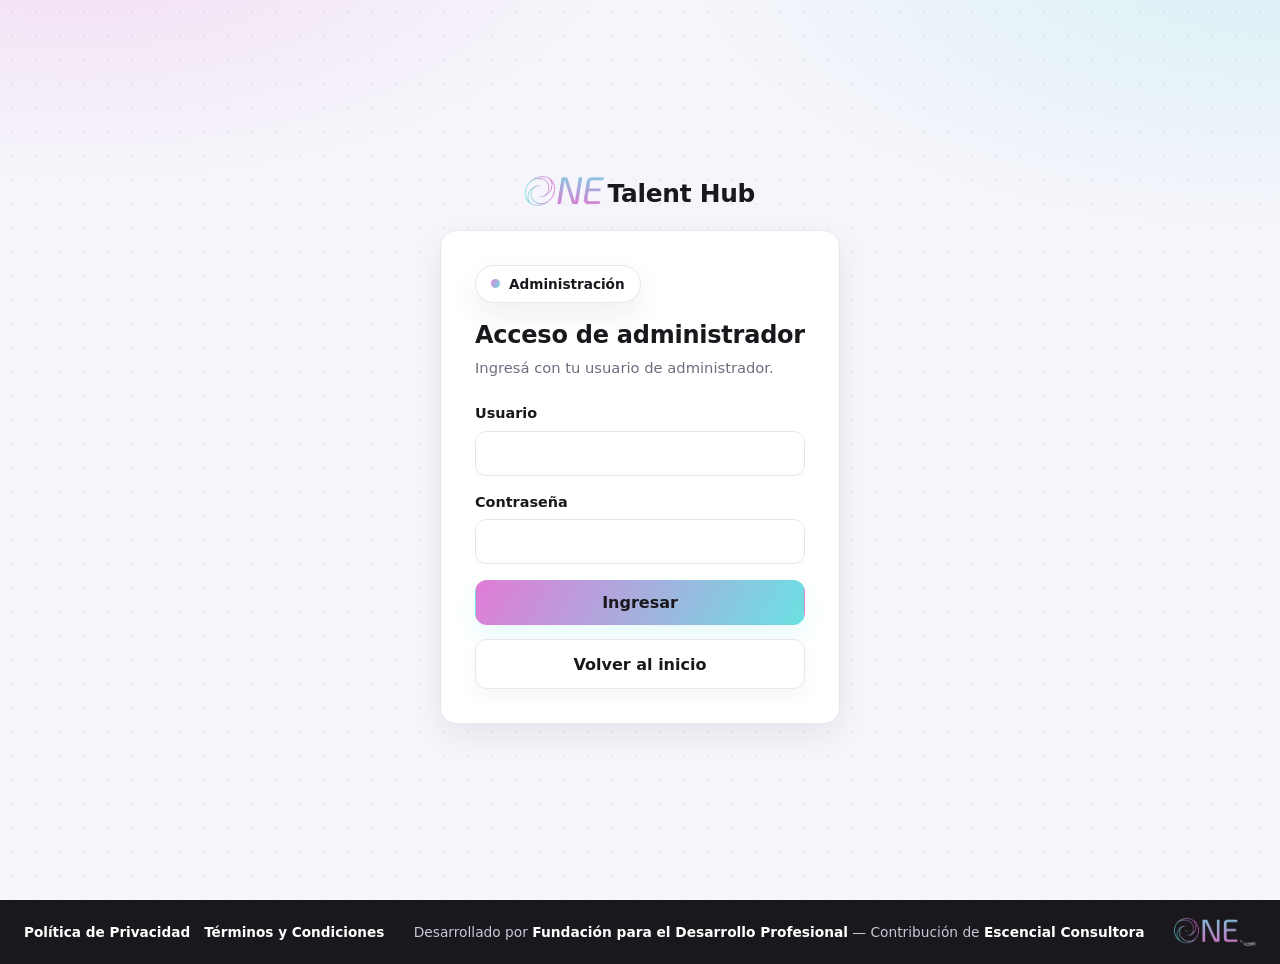
==== commit 300be1e1: "Agregar pagina publica de busquedas" ====
--- a/admin.html
+++ b/admin.html
@@ -4,6 +4,7 @@
 <meta charset="UTF-8">
 <meta name="viewport" content="width=device-width, initial-scale=1.0">
 <title>ONE Talent Hub — Administración</title>
+<link rel="icon" href="assets/favicon.svg" type="image/svg+xml">
 <link rel="stylesheet" href="estilos.css">
 <style>
   .login-wrap { min-height: 100vh; display: flex; flex-direction: column; align-items: center; justify-content: center; padding: 24px 16px; gap: 24px; }
@@ -112,6 +113,7 @@
     .evidencias-grid { grid-template-columns: 1fr; }
     .evidencia-card.firma { max-width: none; }
   }
+  #panelWrap:not(.oculto) ~ .site-footer { display: none; }
 </style>
 </head>
 <body>
@@ -242,6 +244,15 @@
 <div class="overlay oculto" id="overlay">
   <div class="modal" id="modal"></div>
 </div>
+
+<footer class="site-footer site-footer--compact">
+  <div class="footer-links">
+    <a href="politica-privacidad.html">Política de Privacidad</a>
+    <a href="terminos-condiciones.html">Términos y Condiciones</a>
+  </div>
+  <p class="footer-credit">Desarrollado por <strong>Fundación para el Desarrollo Profesional</strong> — Contribución de <strong>Escencial Consultora</strong></p>
+  <img class="footer-logo" src="assets/logo2-trim.png" alt="ONE">
+</footer>
 
 <script src="config.js"></script>
 <script>
--- a/estilos.css
+++ b/estilos.css
@@ -146,8 +146,9 @@
 
 .tile {
   width: 56px; height: 56px; border-radius: 16px; display: flex; align-items: center;
-  justify-content: center; font-size: 26px; color: #fff; box-shadow: 0 8px 18px rgba(225,123,215,.25);
-}
+  justify-content: center; color: #fff; box-shadow: 0 8px 18px rgba(225,123,215,.25);
+}
+.tile svg { width: 29px; height: 29px; display: block; }
 .tile-a { background: linear-gradient(135deg, #e17bd7, #6be1e3); }
 .tile-b { background: linear-gradient(135deg, #a86fd8, #e17bd7); }
 
@@ -156,23 +157,178 @@
   padding: 3px 10px; border-radius: 999px; font-size: .78rem; font-weight: 600;
 }
 
+/* ---------- Búsquedas públicas ---------- */
+.busquedas-publicas {
+  width: 100%;
+  max-width: 1180px;
+  margin: 0 auto;
+  padding: 28px 20px 80px;
+}
+.busquedas-publicas-head {
+  text-align: center;
+  max-width: 680px;
+  margin: 0 auto 30px;
+}
+.busquedas-publicas-head h1 {
+  font-size: clamp(2rem, 4vw, 2.8rem);
+  line-height: 1.08;
+  margin: 18px 0 10px;
+}
+.busquedas-publicas-head p {
+  color: var(--muted);
+  font-size: 1.05rem;
+  margin: 0;
+}
+.busq-layout {
+  display: grid;
+  grid-template-columns: 280px minmax(0, 1fr);
+  gap: 22px;
+  align-items: start;
+}
+.busq-filtros {
+  position: sticky;
+  top: 18px;
+  padding: 20px;
+}
+.busq-filtros-head {
+  display: flex;
+  align-items: center;
+  justify-content: space-between;
+  gap: 12px;
+  margin-bottom: 16px;
+}
+.busq-filtros-head h2 {
+  margin: 0;
+  font-size: 1.15rem;
+}
+.busq-limpiar {
+  border: 0;
+  background: transparent;
+  color: var(--acento);
+  font: inherit;
+  font-size: .88rem;
+  font-weight: 800;
+  cursor: pointer;
+  padding: 4px;
+}
+.busq-limpiar:hover { text-decoration: underline; text-underline-offset: 3px; }
+.busq-resultados {
+  min-width: 0;
+}
+.busq-resultados-head {
+  display: flex;
+  align-items: center;
+  justify-content: space-between;
+  gap: 12px;
+  margin-bottom: 14px;
+}
+.busq-resultados-head p {
+  margin: 0;
+  color: var(--muted);
+  font-size: .95rem;
+  font-weight: 700;
+}
+.busq-inicio-estado { text-align: center; color: var(--muted); padding: 20px; }
+.busq-inicio-grid { display: grid; grid-template-columns: repeat(auto-fill, minmax(270px, 1fr)); gap: 20px; }
+.busq-card2 {
+  text-decoration: none; color: inherit; overflow: hidden; padding: 0; display: flex; flex-direction: column;
+  transition: transform .16s ease, box-shadow .2s ease, border-color .2s ease; cursor: pointer;
+}
+.busq-card2:hover { transform: translateY(-5px); box-shadow: 0 22px 44px rgba(26,24,29,.14); border-color: var(--pink); }
+.busq-card2-top {
+  height: 122px;
+  background:
+    url('assets/busqueda-cover.jpg') center/cover no-repeat,
+    #e9d9f6 url('assets/busqueda-cover.svg') center/cover no-repeat;
+}
+.busq-card2-body { padding: 16px 20px 20px; display: flex; flex-direction: column; gap: 8px; flex: 1; }
+.busq-badge2 {
+  align-self: flex-start; background: var(--grad); color: var(--dark); font-size: .68rem; font-weight: 800;
+  text-transform: uppercase; letter-spacing: .05em; padding: 4px 11px; border-radius: 999px;
+}
+.busq-card2 h3 { margin: 2px 0 0; font-size: 1.18rem; line-height: 1.2; }
+.busq-card2-empresa { margin: 0; color: var(--muted); font-size: .9rem; }
+.busq-card2-meta { display: flex; flex-wrap: wrap; gap: 4px 14px; color: var(--muted); font-size: .84rem; margin: 2px 0; }
+.busq-card2-meta span { display: inline-flex; align-items: center; gap: 5px; }
+.busq-card2-meta svg { width: 15px; height: 15px; flex-shrink: 0; }
+.busq-card2-desc {
+  margin: 2px 0 0; font-size: .9rem; color: var(--dark); line-height: 1.45;
+  display: -webkit-box; -webkit-line-clamp: 2; -webkit-box-orient: vertical; overflow: hidden;
+}
+.busq-card2-cta { margin-top: 14px; width: 100%; justify-content: center; }
+.bd-overlay {
+  position: fixed; inset: 0; background: rgba(26,24,29,.58); backdrop-filter: blur(3px);
+  display: flex; align-items: center; justify-content: center; padding: 18px; z-index: 60;
+}
+.bd-modal {
+  background: #fff; border-radius: 18px; max-width: 760px; width: 100%; max-height: 90vh;
+  overflow-y: auto; box-shadow: 0 30px 70px rgba(26,24,29,.30); position: relative; scrollbar-width: thin;
+}
+.bd-cover {
+  height: 190px;
+  background:
+    url('assets/busqueda-cover.jpg') center/cover no-repeat,
+    #e9d9f6 url('assets/busqueda-cover.svg') center/cover no-repeat;
+  border-radius: 18px 18px 0 0;
+}
+.bd-close {
+  position: absolute; top: 14px; right: 16px; z-index: 2; width: 42px; height: 42px; border-radius: 50%;
+  border: 1px solid rgba(255,255,255,.65); background: rgba(255,255,255,.94); font-size: 1.55rem; cursor: pointer; line-height: 1; color: var(--dark);
+  box-shadow: 0 12px 26px rgba(26,24,29,.18);
+}
+.bd-body { padding: 32px 36px 34px; }
+.bd-body h2 { margin: 14px 0 6px; font-size: clamp(1.55rem, 3vw, 2rem); line-height: 1.15; letter-spacing: 0; max-width: 680px; }
+.bd-empresa { color: var(--acento); font-weight: 800; margin: 0; font-size: 1.03rem; }
+.bd-chips { display: flex; flex-wrap: wrap; gap: 10px; margin: 22px 0 8px; }
+.bd-chip { background: #f2eef8; color: var(--dark); font-size: .84rem; font-weight: 800; padding: 7px 13px; border-radius: 999px; line-height: 1.2; }
+.bd-sec { margin-top: 24px; padding-top: 20px; border-top: 1px solid var(--borde); }
+.bd-sec h4 { font-size: .76rem; text-transform: uppercase; letter-spacing: .06em; color: var(--muted); margin: 0 0 10px; }
+.bd-sec p { margin: 0; color: var(--dark); font-size: 1rem; line-height: 1.7; white-space: pre-line; max-width: 68ch; }
+.bd-tags { display: flex; flex-wrap: wrap; gap: 8px; }
+.bd-tags span { background: rgba(178,60,166,.1); color: var(--acento); font-size: .84rem; font-weight: 800; padding: 6px 11px; border-radius: 999px; }
+.bd-acciones { display: flex; gap: 10px; flex-wrap: wrap; align-items: center; margin-top: 30px; padding-top: 22px; border-top: 1px solid var(--borde); }
+.bd-cta { display: inline-flex; }
+.bd-copiado { color: #0f766e; font-weight: 800; font-size: .9rem; }
+
 /* ---------- Footer ---------- */
 .site-footer {
   background: var(--dark);
-  margin-top: auto; padding: 18px 24px;
-  display: flex; flex-direction: row; flex-wrap: wrap; align-items: center; justify-content: space-between;
-  gap: 14px;
-}
-.site-footer .footer-logo { height: 26px; width: auto; opacity: .95; }
-.footer-links { display: flex; flex-wrap: wrap; gap: 8px 14px; align-items: center; }
-.footer-links a { color: #fff; font-size: .85rem; font-weight: 700; text-decoration: none; }
-.footer-links a:hover { text-decoration: underline; }
-.site-footer p { margin: 0; color: var(--gris-cl); font-size: .85rem; white-space: nowrap; }
-.site-footer p a { color: inherit; text-decoration: none; }
-.site-footer p a:hover { text-decoration: underline; }
+  margin-top: auto;
+  color: var(--gris-cl);
+}
+.site-footer a { color: inherit; text-decoration: none; }
+.site-footer a:hover { color: #fff; text-decoration: underline; text-underline-offset: 3px; }
+.site-footer .footer-logo { height: 28px; width: auto; opacity: .95; }
 .site-footer strong { color: #fff; font-weight: 700; }
-@media (max-width: 640px) {
-  .site-footer p { white-space: normal; }
+.footer-brand { display: flex; flex-direction: column; gap: 10px; max-width: 300px; }
+.footer-brand-row { display: inline-flex; align-items: center; gap: 8px; color: #fff; font-weight: 800; font-size: 1.05rem; }
+.footer-brand-row .footer-logo { height: 30px; }
+.footer-brand p, .footer-credit, .footer-bottom p { margin: 0; color: var(--gris-cl); font-size: .86rem; line-height: 1.5; }
+.footer-columns { display: grid; grid-template-columns: 1.25fr repeat(3, minmax(130px, 1fr)); gap: 28px; width: 100%; max-width: 1120px; margin: 0 auto; }
+.footer-col { display: flex; flex-direction: column; gap: 9px; }
+.footer-col h3 { margin: 0 0 2px; color: #fff; font-size: .82rem; text-transform: uppercase; letter-spacing: .06em; }
+.footer-col a { font-size: .88rem; font-weight: 650; }
+.footer-contact { display: inline-flex; align-items: center; gap: 8px; }
+.footer-contact svg { width: 16px; height: 16px; flex: none; fill: currentColor; }
+.footer-bottom { display: flex; align-items: center; justify-content: space-between; flex-wrap: wrap; gap: 12px; width: 100%; max-width: 1120px; margin: 22px auto 0; padding-top: 16px; border-top: 1px solid rgba(255,255,255,.12); }
+.site-footer--full { padding: 32px 24px 22px; }
+.site-footer--compact {
+  padding: 18px 24px;
+  display: flex; align-items: center; justify-content: space-between; flex-wrap: wrap; gap: 14px;
+}
+.site-footer--compact .footer-links { display: flex; flex-wrap: wrap; gap: 8px 14px; align-items: center; }
+.site-footer--compact .footer-links a { color: #fff; font-size: .85rem; font-weight: 700; }
+.site-footer--compact .footer-credit { white-space: nowrap; }
+@media (max-width: 760px) {
+  .footer-columns { grid-template-columns: 1fr 1fr; gap: 24px 18px; }
+  .footer-brand { grid-column: 1 / -1; max-width: none; }
+  .site-footer--compact { justify-content: center; text-align: center; }
+  .site-footer--compact .footer-credit { white-space: normal; }
+}
+@media (max-width: 520px) {
+  .footer-columns { grid-template-columns: 1fr; }
+  .site-footer--full { padding: 28px 18px 20px; }
+  .footer-bottom { align-items: flex-start; flex-direction: column; }
 }
 
 /* ---------- Ayuda WhatsApp ---------- */
@@ -189,7 +345,7 @@
   text-decoration: none;
   font-weight: 800;
   font-size: .9rem;
-  transition: transform .14s ease, box-shadow .18s ease, filter .18s ease;
+  transition: transform .14s ease, filter .18s ease;
 }
 .whatsapp-float:hover {
   transform: translateY(-1px);
@@ -205,7 +361,12 @@
   white-space: nowrap;
   pointer-events: none;
   transform-origin: right center;
-  animation: whatsapp-bubble 12s ease-in-out infinite;
+  opacity: 1;
+  transition: opacity .9s ease, transform .9s ease;
+}
+.whatsapp-float__bubble.is-changing {
+  opacity: 0;
+  transform: translateX(8px) scale(.98);
 }
 .whatsapp-float__bubble::after {
   content: "";
@@ -229,7 +390,12 @@
   flex: 0 0 auto;
   background: #25d366;
   color: #fff;
+  text-decoration: none;
   box-shadow: 0 14px 34px rgba(22, 163, 74, .28), 0 3px 10px rgba(26, 24, 29, .14);
+}
+.whatsapp-float__icon:focus-visible {
+  outline: none;
+  box-shadow: 0 0 0 3px rgba(37, 211, 102, .28), 0 14px 34px rgba(22, 163, 74, .28);
 }
 .whatsapp-float__icon svg {
   width: 30px;
@@ -237,25 +403,9 @@
   display: block;
   fill: currentColor;
 }
-@keyframes whatsapp-bubble {
-  0%, 12% {
-    opacity: 0;
-    transform: translateX(10px) scale(.96);
-  }
-  18%, 48% {
-    opacity: 1;
-    transform: translateX(0) scale(1);
-  }
-  56%, 100% {
-    opacity: 0;
-    transform: translateX(10px) scale(.96);
-  }
-}
 @media (prefers-reduced-motion: reduce) {
-  .whatsapp-float__bubble {
-    animation: none;
-    opacity: 1;
-    transform: none;
+  .whatsapp-float {
+    transition: none;
   }
 }
 
@@ -330,6 +480,21 @@
   .logo .marca-txt { font-size: 1.3rem; }
   .btn { padding: 11px 18px; font-size: .95rem; }
   .tile { width: 48px; height: 48px; font-size: 22px; }
+  .busquedas-publicas { padding: 20px 16px 56px; }
+  .busquedas-publicas-head h1 { font-size: 1.75rem; }
+  .busq-layout { grid-template-columns: 1fr; gap: 16px; }
+  .busq-filtros { position: static; padding: 16px; }
+  .busq-resultados-head { justify-content: center; text-align: center; }
+  .bd-overlay { padding: 10px; align-items: flex-start; }
+  .bd-modal { max-height: 92vh; border-radius: 14px; }
+  .bd-cover { height: 132px; border-radius: 14px 14px 0 0; }
+  .bd-body { padding: 24px 18px 26px; }
+  .bd-close { top: 10px; right: 10px; width: 38px; height: 38px; }
+  .bd-chips { gap: 8px; }
+  .bd-chip { font-size: .78rem; }
+  .bd-sec { margin-top: 20px; padding-top: 18px; }
+  .bd-sec p { font-size: .94rem; line-height: 1.65; }
+  .bd-acciones .btn { width: 100%; }
   .site-footer { padding: 16px; gap: 10px; }
   .site-footer p { font-size: .8rem; }
   .whatsapp-float {
